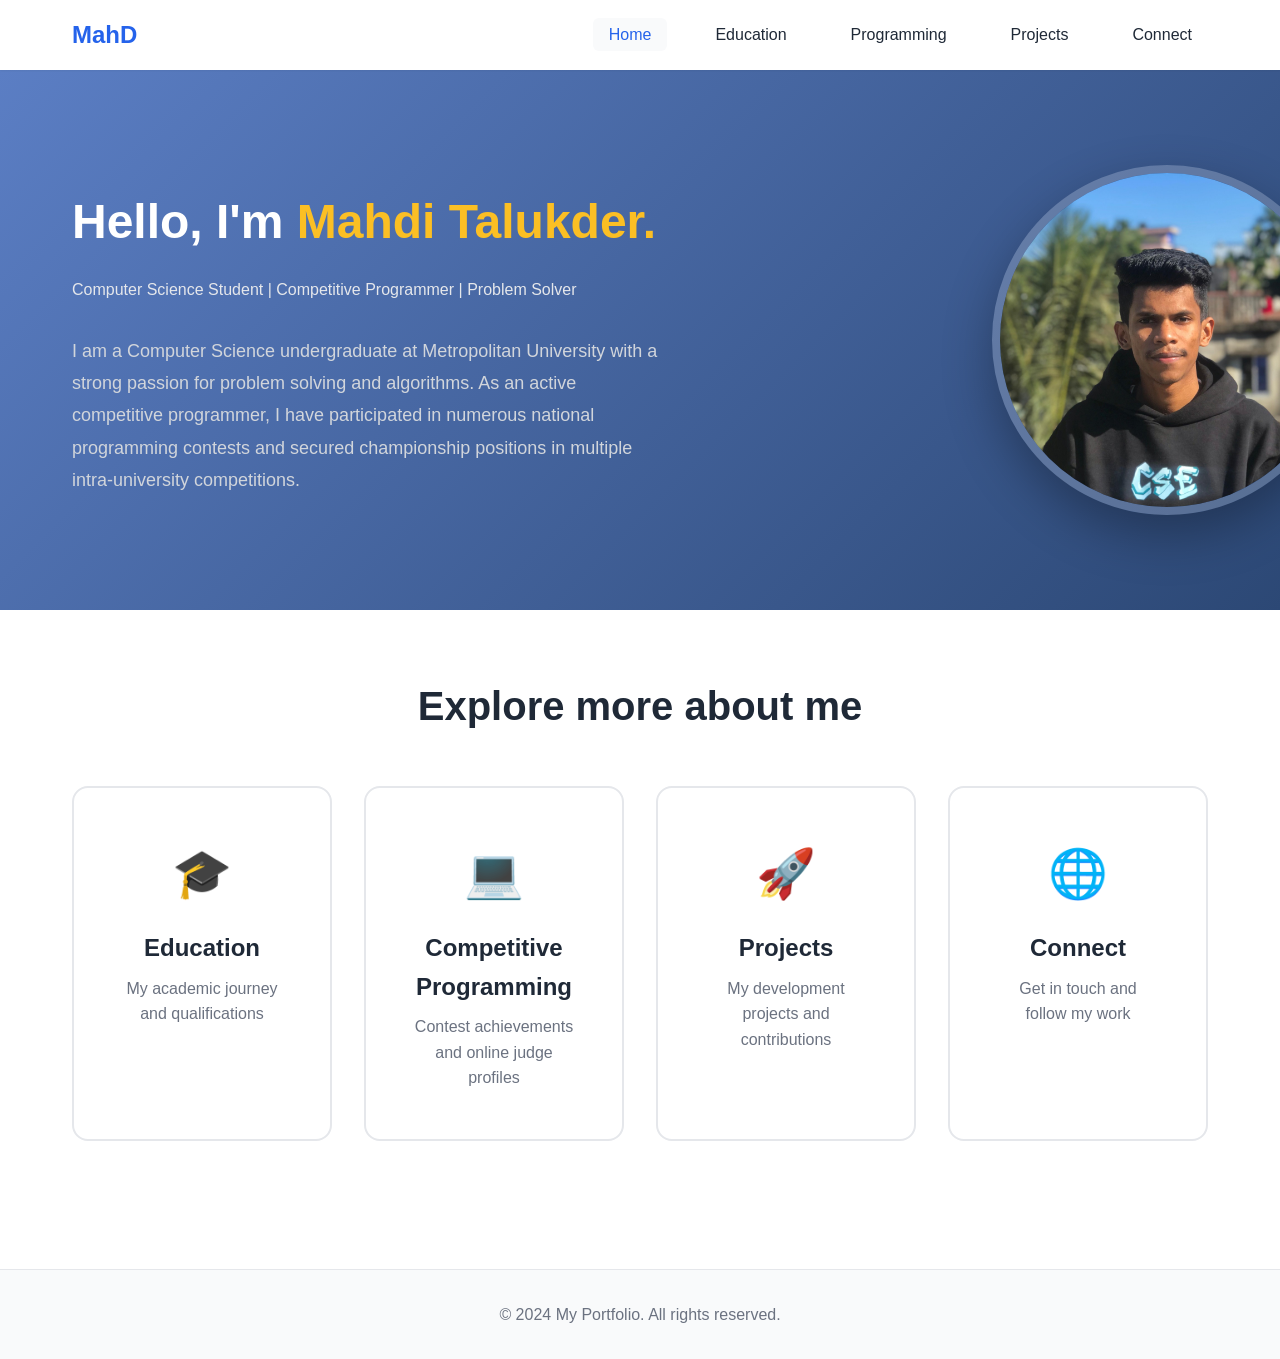
==== index.html @ 2f0654ae "Add files via upload" ====
<!DOCTYPE html>
<html lang="en">
<head>
    <meta charset="UTF-8">
    <meta name="viewport" content="width=device-width, initial-scale=1.0">
    <title> MahD - Competitive Programmer </title>
    <link rel="stylesheet" href="style.css">
</head>
<body>
    <!-- Navigation Bar -->
    <nav class="navbar">
        <div class="container">
            <div class="nav-brand">
                <a href="index.html">MahD</a>
            </div>
            <ul class="nav-menu">
                <li><a href="index.html" class="active">Home</a></li>
                <li><a href="education.html">Education</a></li>
                <li><a href="programming.html">Programming</a></li>
                <li><a href="projects.html">Projects</a></li>
                <li><a href="connect.html">Connect</a></li>
            </ul>
        </div>
    </nav>

    <!-- home Page -->
    <section class="home">
        <div class="container">
            <div class="home-container">
                <!-- Left Side - Text Content -->
                <div class="home-content">
                    <h1>Hello, I'm <span class="highlight">Mahdi Talukder.</span></h1>
                    <p class="home-subtitle">Computer Science Student | Competitive Programmer | Problem Solver</p>
                    <p class="home-description">
                        I am a Computer Science undergraduate at Metropolitan University with a strong passion for problem solving and algorithms. 
                        As an active competitive programmer, I have participated in numerous national programming contests and secured championship positions in multiple intra-university competitions. 
                        <!-- I continuously work on improving my data structures, algorithms, and analytical thinking skills through competitive programming. --> 
                    </p>
                </div>
                
                <!-- Right Side - Image -->
                <div class="home-image">
                    <img src="profile2.jpg" alt="Mahdi">
                </div>
            </div>
        </div>
    </section>

    <!-- Explore My Work Section -->
    <section class="explore-work">
        <div class="container">
            <h2 class="section-title">Explore more about me</h2>
            <div class="work-grid">
                <!-- Education Card -->
                <a href="education.html" class="work-card">
                    <div class="card-icon">🎓</div>
                    <h3>Education</h3>
                    <p>My academic journey and qualifications</p>
                </a>

                <!-- Competitive Programming Card -->
                <a href="programming.html" class="work-card">
                    <div class="card-icon">💻</div>
                    <h3>Competitive Programming</h3>
                    <p>Contest achievements and online judge profiles</p>
                </a>

                <!-- Projects Card -->
                <a href="projects.html" class="work-card">
                    <div class="card-icon">🚀</div>
                    <h3>Projects</h3>
                    <p>My development projects and contributions</p>
                </a>

                <!-- Connect Card -->
                <a href="connect.html" class="work-card">
                    <div class="card-icon">🌐</div>
                    <h3>Connect</h3>
                    <p>Get in touch and follow my work</p>
                </a>
            </div>
        </div>
    </section>

    <!-- Footer -->
    <footer class="footer">
        <div class="container">
            <p>&copy; 2024 My Portfolio. All rights reserved.</p>
        </div>
    </footer>
</body>
</html>
---- style.css ----
/*  
   GLOBAL STYLES
     */

* {
    margin: 0;
    padding: 0;
    box-sizing: border-box;
}

:root {
    /* Color Palette - from this section entire theme can be changed */
    --primary-color: #2563eb;
    --secondary-color: #1e40af;
    --accent-color: #3b82f6;
    --text-color: #1f2937;
    --text-light: #6b7280;
    --bg-color: #ffffff;
    --bg-light: #f9fafb;
    --border-color: #e5e7eb;
    --success-color: #10b981;
    --warning-color: #f59e0b;
    
    /* Spacing */
    --spacing-xs: 0.5rem;
    --spacing-sm: 1rem;
    --spacing-md: 2rem;
    --spacing-lg: 3rem;
    --spacing-xl: 4rem;
    
    /* Border Radius */
    --radius-sm: 0.375rem;
    --radius-md: 0.5rem;
    --radius-lg: 1rem;
    
    /* Shadows */
    --shadow-sm: 0 1px 2px 0 rgba(0, 0, 0, 0.05);
    --shadow-md: 0 4px 6px -1px rgba(0, 0, 0, 0.1);
    --shadow-lg: 0 10px 15px -3px rgba(0, 0, 0, 0.1);
}

body {
    font-family: -apple-system, BlinkMacSystemFont, 'Segoe UI', Roboto, 'Helvetica Neue', Arial, sans-serif;
    line-height: 1.6;
    color: var(--text-color);
    background-color: var(--bg-color);
}

.container {
    max-width: 1200px;
    margin: 0 auto;
    padding: 0 var(--spacing-md);
}

a {
    text-decoration: none;
    color: inherit;
    transition: color 0.3s ease;
}

/*  NAVIGATION BAR */

.navbar {
    background-color: var(--bg-color);
    box-shadow: var(--shadow-sm);
    position: sticky;
    top: 0;
    z-index: 1000;
    padding: var(--spacing-sm) 0;
}

.navbar .container {
    display: flex;
    justify-content: space-between;
    align-items: center;
}

.nav-brand a {
    font-size: 1.5rem;
    font-weight: bold;
    color: var(--primary-color);
}

.nav-menu {
    display: flex;
    list-style: none;
    gap: var(--spacing-md);
}

.nav-menu a {
    color: var(--text-color);
    font-weight: 500;
    padding: var(--spacing-xs) var(--spacing-sm);
    border-radius: var(--radius-sm);
    transition: all 0.3s ease;
}

.nav-menu a:hover {
    color: var(--primary-color);
    background-color: var(--bg-light);
}

.nav-menu a.active {
    color: var(--primary-color);
    background-color: var(--bg-light);
}

/* Mobile Navigation */
@media (max-width: 768px) {
    .nav-menu {
        gap: var(--spacing-sm);
        font-size: 0.9rem;
    }
}

/* HOME Page */

.home {
    padding: var(--spacing-xl) 0;
    background: linear-gradient(135deg, #5b7ec4 0%, #2c4875 100%);
    min-height: 60vh;
    display: flex;
    align-items: center;
}

/* Home Container */
.home-container {
    display: flex;
    align-items: center;
    justify-content: space-between; 
    gap: 320px;  
    width: 100%;
}

/* Left Side */
.home-content {
    flex: 0 0 auto;  /* Don't grow or shrink */
    max-width: 600px;
    text-align: left;
}

.home h1 {
    font-size: 3rem;
    margin-bottom: var(--spacing-sm);
    color: #ffffff;
}

.home .highlight {
    color: #fbbf24;
}

.home-subtitle {
    font-size: 1rem;
    color: #e5e7eb;
    margin-bottom: var(--spacing-md);
}

.home-description {
    font-size: 1.125rem;
    color: #d1d5db;
    line-height: 1.8;
}

/* Right Side */
.home-image {
    flex: 0 0 auto;  /* Don't grow or shrink */
    display: flex;
    justify-content: flex-end; 
}

.home-image img {
    width: 350px;
    height: 350px;
    border-radius: 50%;  /* round image */
    border: 8px solid rgba(255, 255, 255, 0.2);
    box-shadow: 0 20px 50px rgba(0, 0, 0, 0.3);
    object-fit: cover;
}

/* Responsive - Stack on mobile */
@media (max-width: 968px) {
    .home-container {
        flex-direction: column;
        text-align: center;
        gap: var(--spacing-lg);
    }
    
    .home-content {
        text-align: center;
        max-width: 100%;
    }
    
    .home-image {
        justify-content: center;
    }
    
    .home-image img {
        width: 250px;
        height: 250px;
    }
    
    .home h1 {
        font-size: 2rem;
    }
    
    .home-subtitle {
        font-size: 1.25rem;
    }
}

@media (max-width: 768px) {
    .home-image img {
        width: 200px;
        height: 200px;
    }
}

/*  EXPLORE MY WORK SECTION (Home Page) */

.explore-work {
    padding: var(--spacing-xl) 0;
}

.section-title {
    text-align: center;
    font-size: 2.5rem;
    margin-bottom: var(--spacing-lg);
    color: var(--text-color);
}

.work-grid {
    display: grid;
    grid-template-columns: repeat(auto-fit, minmax(250px, 1fr));
    gap: var(--spacing-md);
    margin-top: var(--spacing-lg);
}

.work-card {
    background-color: var(--bg-color);
    border: 2px solid var(--border-color);
    border-radius: var(--radius-lg);
    padding: var(--spacing-lg);
    text-align: center;
    transition: all 0.3s ease;
    cursor: pointer;
}

.work-card:hover {
    transform: translateY(-5px);
    box-shadow: var(--shadow-lg);
    border-color: var(--primary-color);
}

.card-icon {
    font-size: 3rem;
    margin-bottom: var(--spacing-sm);
}

.work-card h3 {
    font-size: 1.5rem;
    margin-bottom: var(--spacing-xs);
    color: var(--text-color);
}

.work-card p {
    color: var(--text-light);
}

/*  PAGE SECTIONS (Education, Programming, etc.) */

.page-section {
    padding: var(--spacing-xl) 0;
    min-height: calc(100vh - 200px);
}

.page-title {
    text-align: center;
    font-size: 2.5rem;
    margin-bottom: var(--spacing-sm);
    color: var(--text-color);
}

.page-subtitle {
    text-align: center;
    font-size: 1.25rem;
    color: var(--text-light);
    margin-bottom: var(--spacing-lg);
}

/*  TIMELINE (Education Page) */

.timeline {
    position: relative;
    max-width: 700px;
    margin: var(--spacing-xl) auto;
    padding: var(--spacing-md) 0;
}

/* Center line */
.timeline::before {
    content: '';
    position: absolute;
    left: 50%;
    transform: translateX(-50%);
    width: 2px;
    height: 100%;
    background: var(--primary-color);
}

.timeline-item {
    position: relative;
    margin-bottom: var(--spacing-xl);
}

/* Circle on the line */
.timeline-item::before {
    content: '';
    position: absolute;
    left: 50%;
    transform: translateX(-50%);
    width: 15px;
    height: 15px;
    border-radius: 50%;
    background: var(--primary-color);
    border: 4px solid var(--bg-color);
    z-index: 1;
    box-shadow: var(--shadow-md);
}

.timeline-content {
    background: var(--bg-color);
    border: 2px solid var(--border-color);
    border-radius: var(--radius-lg);
    padding: var(--spacing-md);
    box-shadow: var(--shadow-md);
    transition: all 0.3s ease;
}

.timeline-content:hover {
    box-shadow: var(--shadow-lg);
    border-color: var(--primary-color);
}

.timeline-date {
    display: inline-block;
    background: var(--primary-color);
    color: white;
    padding: var(--spacing-xs) var(--spacing-sm);
    border-radius: var(--radius-sm);
    font-weight: 600;
    margin-bottom: var(--spacing-sm);
}

.timeline-content h3 {
    font-size: 1.5rem;
    margin-bottom: var(--spacing-xs);
    color: var(--text-color);
}

.timeline-content h4 {
    font-size: 1.125rem;
    color: var(--text-light);
    margin-bottom: var(--spacing-sm);
}

.timeline-content p {
    margin: var(--spacing-xs) 0;
    color: var(--text-light);
}

.timeline-description {
    margin-top: var(--spacing-sm);
    padding-top: var(--spacing-sm);
    border-top: 1px solid var(--border-color);
}

/*  PROGRAMMING SECTIONS */

/* Statistics Banner */
.stats-banner {
    display: grid;
    grid-template-columns: repeat(auto-fit, minmax(200px, 1fr));
    gap: var(--spacing-md);
    margin: var(--spacing-lg) 0;
}

.stat-item {
    background: linear-gradient(135deg, var(--primary-color), var(--secondary-color));
    color: white;
    padding: var(--spacing-md);
    border-radius: var(--radius-lg);
    text-align: center;
    box-shadow: var(--shadow-md);
}

.stat-number {
    font-size: 2.5rem;
    font-weight: bold;
    margin-bottom: var(--spacing-xs);
}

.stat-label {
    font-size: 0.95rem;
    opacity: 0.9;
}

/* Best Achievement Highlight */
.best-achievement {
    background: var(--bg-light);
    border: 2px solid var(--border-color);
    border-left: 5px solid var(--success-color);
    border-radius: var(--radius-lg);
    padding: var(--spacing-md);
    text-align: center;
    margin: var(--spacing-lg) 0;
}

.best-achievement h3 {
    color: var(--text-light);
    font-size: 1rem;
    margin-bottom: var(--spacing-xs);
}

.achievement-rank {
    font-size: 2rem;
    font-weight: bold;
    color: var(--primary-color);
    margin-bottom: var(--spacing-xs);
}

.achievement-contest {
    color: var(--text-color);
    font-size: 1.1rem;
}

/*  PROJECTS PAGE */

/* project State (now empty) */
.project-state {
    text-align: center;
    padding: var(--spacing-xl) 0;
    max-width: 600px;
    margin: 0 auto;
}

.project-icon {
    font-size: 5rem;
    margin-bottom: var(--spacing-md);
}

.project-state h2 {
    font-size: 2rem;
    margin-bottom: var(--spacing-sm);
    color: var(--text-color);
}

.project-state p {
    font-size: 1.125rem;
    color: var(--text-light);
    margin-bottom: var(--spacing-sm);
}

/*  CONNECT PAGE */
    /* need to work on this page */


/* BUTTONS */

.btn-primary {
    display: inline-block;
    background: var(--primary-color);
    color: white;
    padding: var(--spacing-sm) var(--spacing-md);
    border-radius: var(--radius-md);
    font-weight: 600;
    transition: all 0.3s ease;
    border: none;
    cursor: pointer;
}

.btn-primary:hover {
    background: var(--secondary-color);
    transform: translateY(-2px);
    box-shadow: var(--shadow-md);
}

.btn-secondary {
    display: inline-block;
    background: transparent;
    color: var(--primary-color);
    padding: var(--spacing-sm) var(--spacing-md);
    border: 2px solid var(--primary-color);
    border-radius: var(--radius-md);
    font-weight: 600;
    transition: all 0.3s ease;
    cursor: pointer;
}

.btn-secondary:hover {
    background: var(--primary-color);
    color: white;
    transform: translateY(-2px);
    box-shadow: var(--shadow-md);
}

/*  FOOTER */

.footer {
    background: var(--bg-light);
    padding: var(--spacing-md) 0;
    margin-top: var(--spacing-xl);
    text-align: center;
    border-top: 1px solid var(--border-color);
}

.footer p {
    color: var(--text-light);
}

/*  RESPONSIVE DESIGN */

@media (max-width: 768px) {
    .home h1 {
        font-size: 2rem;
    }
    
    .home-subtitle {
        font-size: 1.25rem;
    }
    
    .section-title,
    .page-title {
        font-size: 2rem;
    }
    
    .work-grid,
    .profile-grid,
    .social-grid,
    .projects-grid,
    .judge-profiles {
        grid-template-columns: 1fr;
    }
    
    .timeline::before {
        left: 20px;
    }
    
    .timeline-item::before {
        left: 20px;
    }
    
    .timeline-content {
        margin-left: 50px;
    }
    
    .nav-menu {
        flex-wrap: wrap;
        justify-content: center;
    }
    
    /* Programming page responsive */
    .stats-banner {
        grid-template-columns: 1fr;
    }
    
    .tab-navigation {
        justify-content: center;
    }
    
    .tab-btn {
        font-size: 0.9rem;
        padding: var(--spacing-xs) var(--spacing-sm);
    }
    
    .contest-table {
        font-size: 0.875rem;
    }
    
    .contest-table th,
    .contest-table td {
        padding: var(--spacing-xs) var(--spacing-sm);
    }
    
    .judge-header {
        flex-direction: column;
        text-align: center;
    }
    
    .judge-stats {
        flex-direction: column;
    }
}

@media (max-width: 480px) {
    .home {
        padding: var(--spacing-md) 0;
    }
    
    .home h1 {
        font-size: 1.75rem;
    }
    
    .page-section {
        padding: var(--spacing-md) 0;
    }
    
    .container {
        padding: 0 var(--spacing-sm);
    }
}
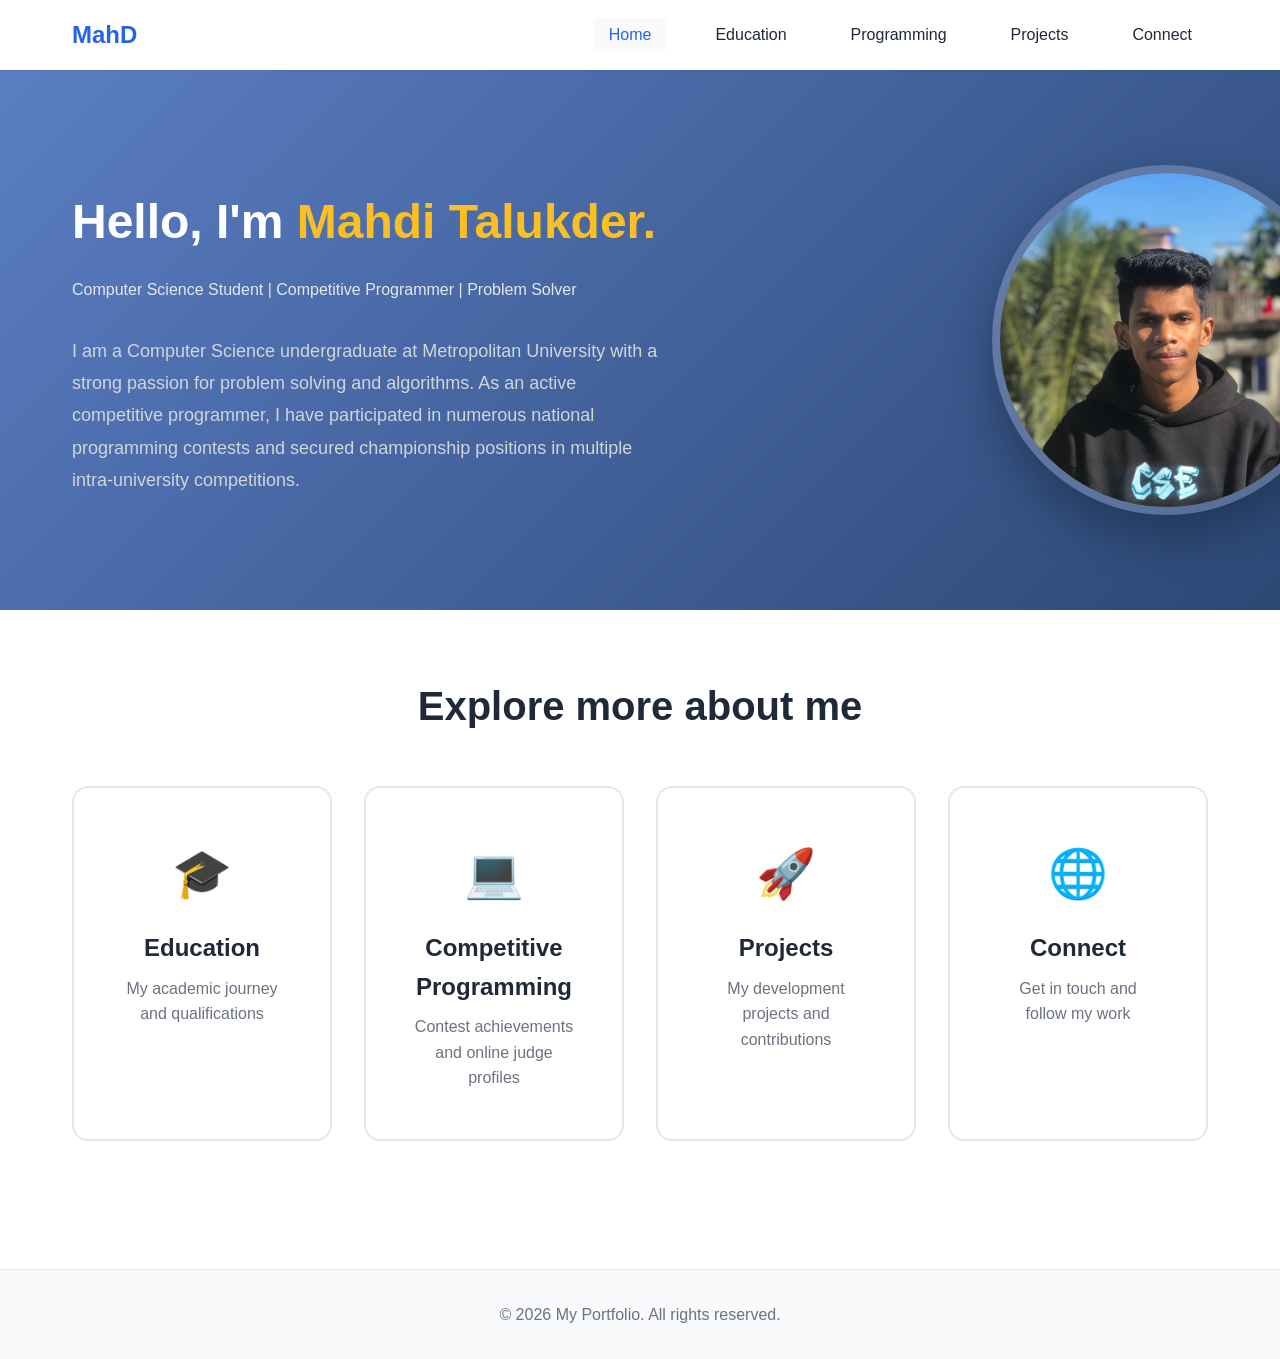
==== commit 4d81841c: "Update index.html" ====
--- a/index.html
+++ b/index.html
@@ -85,7 +85,7 @@
     <!-- Footer -->
     <footer class="footer">
         <div class="container">
-            <p>&copy; 2024 My Portfolio. All rights reserved.</p>
+            <p>&copy; 2026 My Portfolio. All rights reserved.</p>
         </div>
     </footer>
 </body>
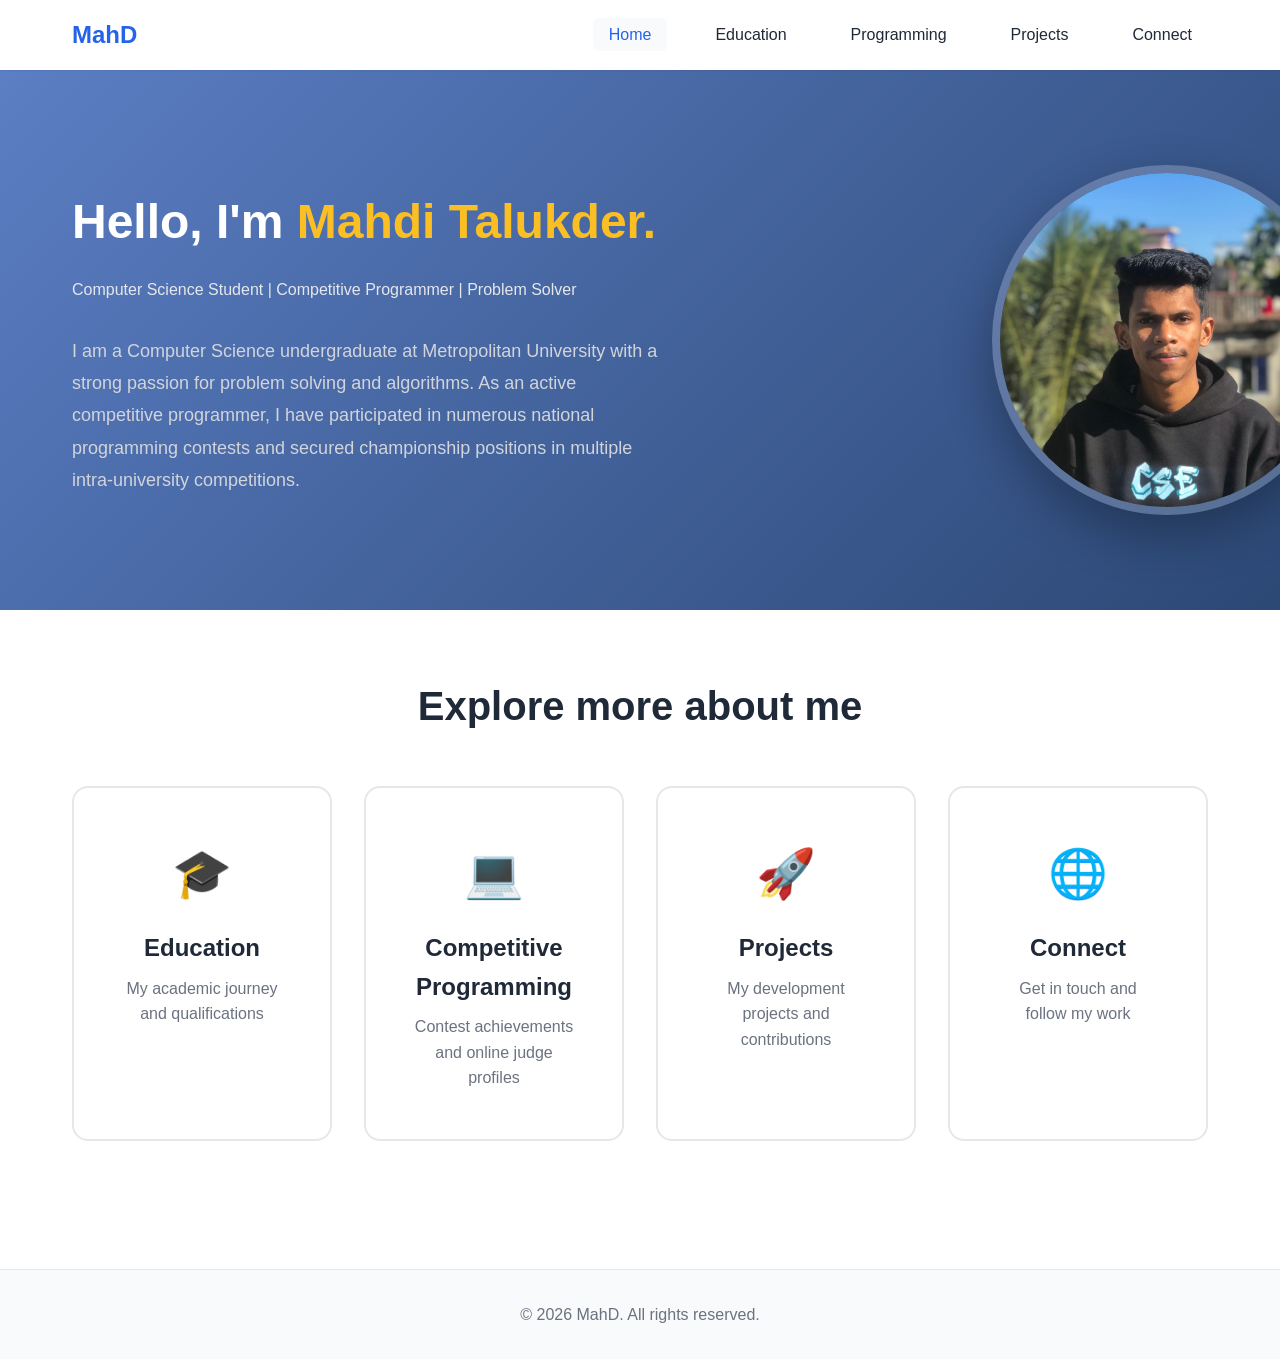
==== commit 3350ab0f: "Update index.html" ====
--- a/index.html
+++ b/index.html
@@ -85,7 +85,7 @@
     <!-- Footer -->
     <footer class="footer">
         <div class="container">
-            <p>&copy; 2026 My Portfolio. All rights reserved.</p>
+            <p>&copy; 2026 MahD. All rights reserved.</p>
         </div>
     </footer>
 </body>
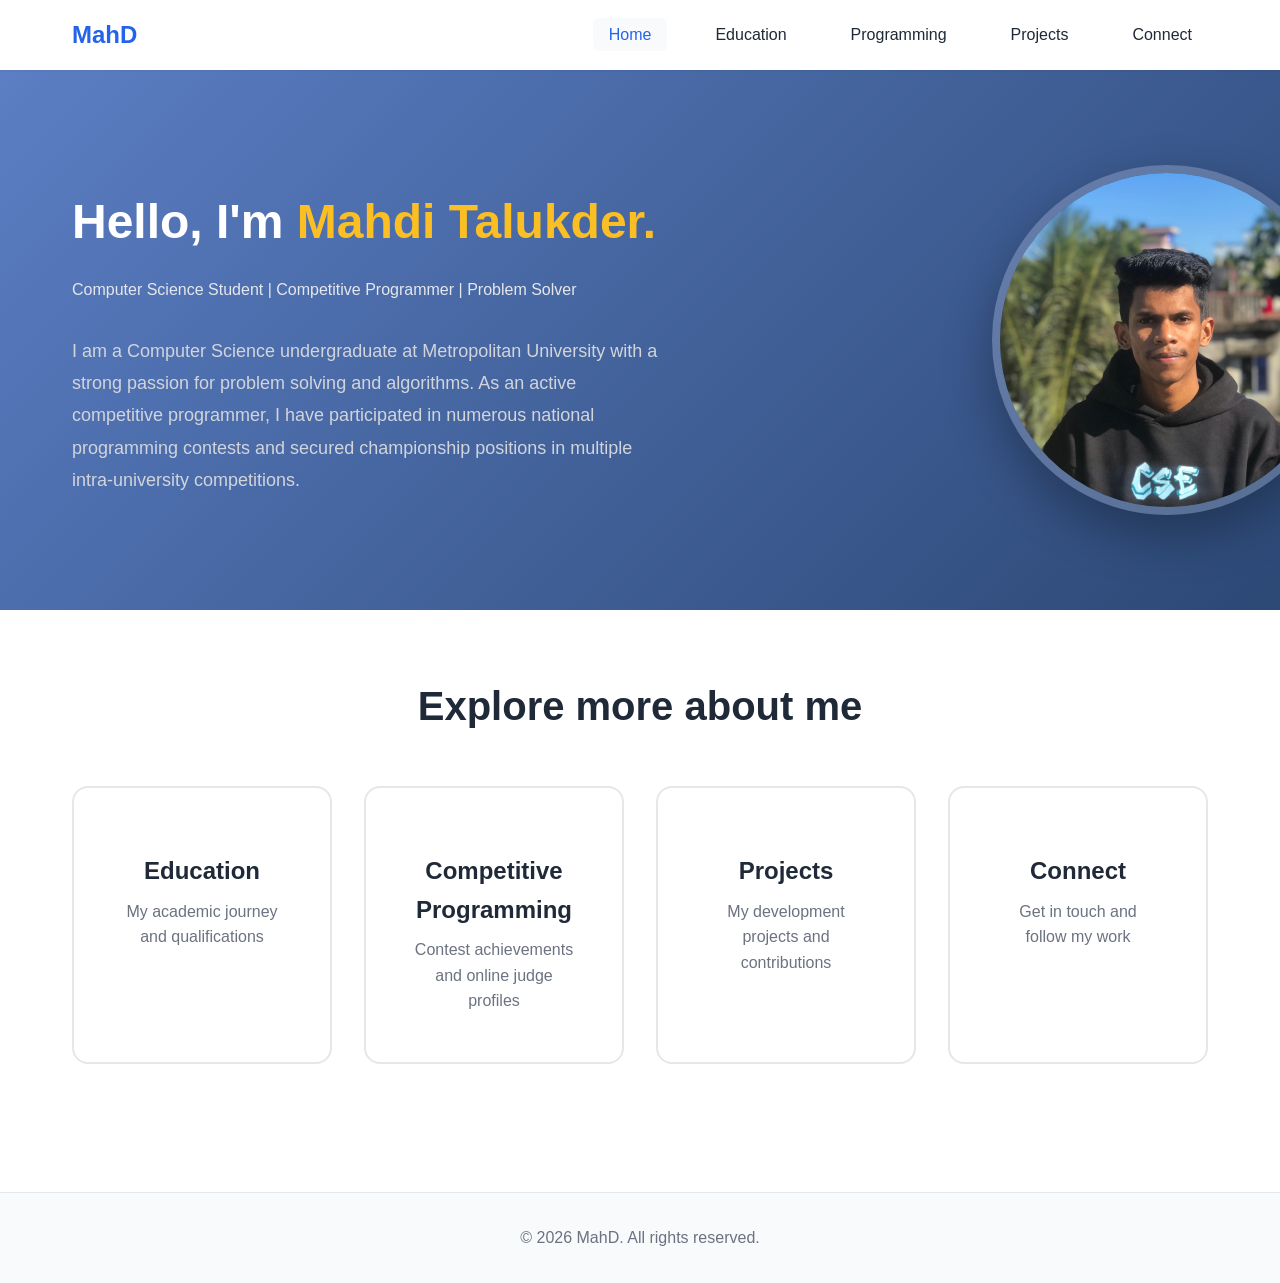
==== commit bc51c551: "Update index.html" ====
--- a/index.html
+++ b/index.html
@@ -53,28 +53,28 @@
             <div class="work-grid">
                 <!-- Education Card -->
                 <a href="education.html" class="work-card">
-                    <div class="card-icon">🎓</div>
+                    <div class="card-icon"></div>
                     <h3>Education</h3>
                     <p>My academic journey and qualifications</p>
                 </a>
 
                 <!-- Competitive Programming Card -->
                 <a href="programming.html" class="work-card">
-                    <div class="card-icon">💻</div>
+                    <div class="card-icon"></div>
                     <h3>Competitive Programming</h3>
                     <p>Contest achievements and online judge profiles</p>
                 </a>
 
                 <!-- Projects Card -->
                 <a href="projects.html" class="work-card">
-                    <div class="card-icon">🚀</div>
+                    <div class="card-icon"></div>
                     <h3>Projects</h3>
                     <p>My development projects and contributions</p>
                 </a>
 
                 <!-- Connect Card -->
                 <a href="connect.html" class="work-card">
-                    <div class="card-icon">🌐</div>
+                    <div class="card-icon"></div>
                     <h3>Connect</h3>
                     <p>Get in touch and follow my work</p>
                 </a>
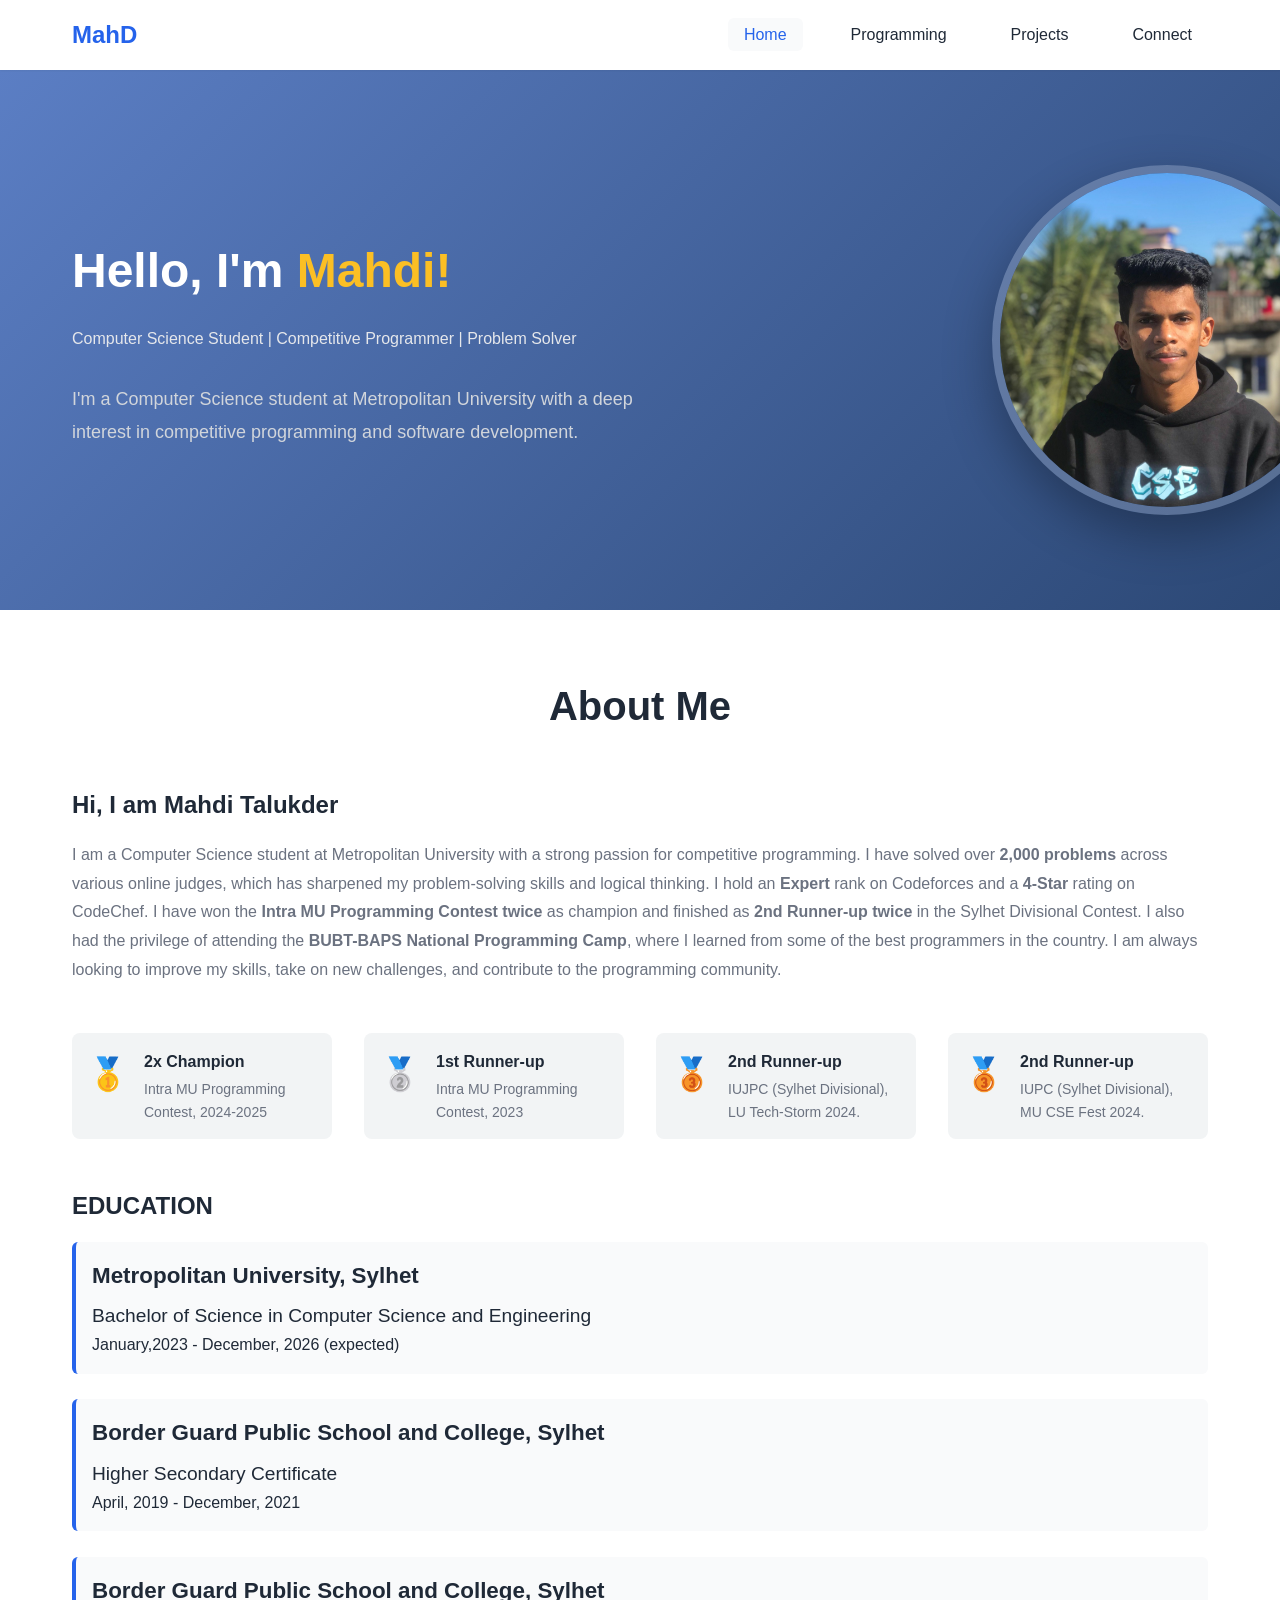
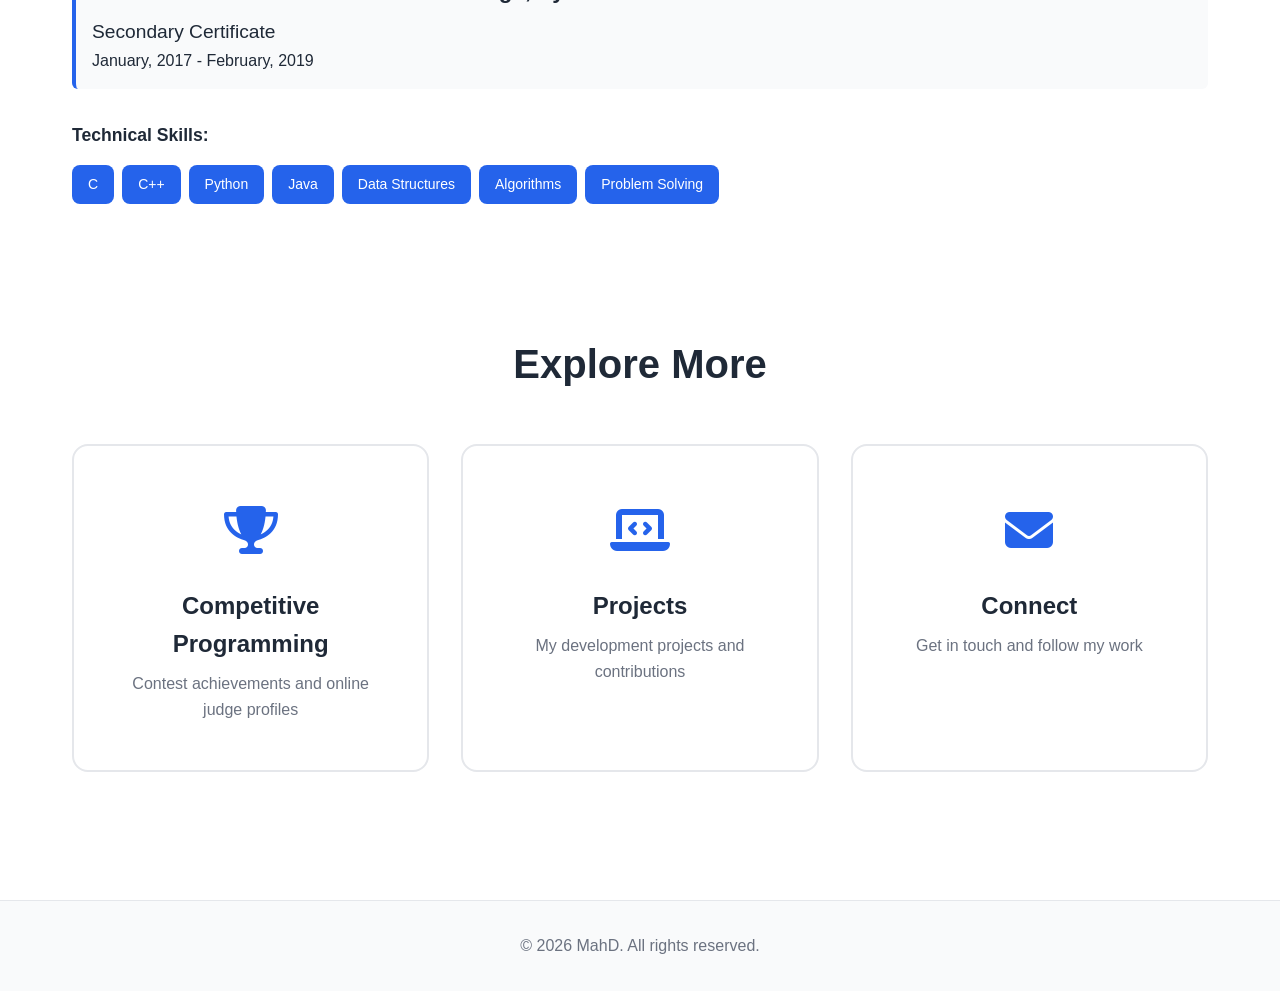
==== commit d72be5b2: "Update Home Page There are some changes on the home page. An “About Me” section is added with a shor" ====
--- a/index.html
+++ b/index.html
@@ -1,11 +1,14 @@
 <!DOCTYPE html>
 <html lang="en">
+
 <head>
     <meta charset="UTF-8">
     <meta name="viewport" content="width=device-width, initial-scale=1.0">
     <title> MahD - Competitive Programmer </title>
     <link rel="stylesheet" href="style.css">
+    <link rel="stylesheet" href="https://cdnjs.cloudflare.com/ajax/libs/font-awesome/6.5.0/css/all.min.css">
 </head>
+
 <body>
     <!-- Navigation Bar -->
     <nav class="navbar">
@@ -15,7 +18,7 @@
             </div>
             <ul class="nav-menu">
                 <li><a href="index.html" class="active">Home</a></li>
-                <li><a href="education.html">Education</a></li>
+                <!--<li><a href="education.html">Education</a></li> -->
                 <li><a href="programming.html">Programming</a></li>
                 <li><a href="projects.html">Projects</a></li>
                 <li><a href="connect.html">Connect</a></li>
@@ -23,58 +26,166 @@
         </div>
     </nav>
 
-    <!-- home Page -->
-    <section class="home">
-        <div class="container">
-            <div class="home-container">
+    <!-- hero Page -->
+    <section class="hero">
+        <div class="container">
+            <div class="hero-container">
                 <!-- Left Side - Text Content -->
-                <div class="home-content">
-                    <h1>Hello, I'm <span class="highlight">Mahdi Talukder.</span></h1>
-                    <p class="home-subtitle">Computer Science Student | Competitive Programmer | Problem Solver</p>
-                    <p class="home-description">
-                        I am a Computer Science undergraduate at Metropolitan University with a strong passion for problem solving and algorithms. 
-                        As an active competitive programmer, I have participated in numerous national programming contests and secured championship positions in multiple intra-university competitions. 
-                        <!-- I continuously work on improving my data structures, algorithms, and analytical thinking skills through competitive programming. --> 
+                <div class="hero-content">
+                    <h1>Hello, I'm <span class="highlight">Mahdi!</span></h1>
+                    <p class="hero-subtitle">Computer Science Student | Competitive Programmer | Problem Solver</p>
+                    <p class="hero-description">
+                        I'm a Computer Science student at Metropolitan University with a deep
+                        interest in competitive programming and software development.
+                        <!-- I continuously work on improving my data structures, algorithms, and analytical thinking skills through competitive programming. -->
                     </p>
                 </div>
-                
+
                 <!-- Right Side - Image -->
-                <div class="home-image">
+                <div class="hero-image">
                     <img src="profile2.jpg" alt="Mahdi">
                 </div>
             </div>
         </div>
     </section>
 
+    <!-- About Me Section -->
+    <section class="about-me">
+        <div class="container">
+            <h2 class="section-title">About Me</h2>
+
+            <div class="about-container">
+
+                <div class="about-content">
+                    <h3>Hi, I am Mahdi Talukder</h3>
+                    <p>
+                        I am a Computer Science student at Metropolitan University with a strong passion
+                        for competitive programming. I have solved over <strong>2,000 problems</strong>
+                        across various online judges, which has sharpened my problem-solving skills and
+                        logical thinking. I hold an <strong>Expert</strong> rank on Codeforces and a
+                        <strong>4-Star</strong> rating on CodeChef. I have won the <strong>Intra MU
+                            Programming Contest twice</strong> as champion and finished as <strong>2nd Runner-up
+                            twice</strong> in the Sylhet Divisional Contest. I also had the privilege of attending
+                        the <strong>BUBT-BAPS National Programming Camp</strong>, where I learned from some
+                        of the best programmers in the country. I am always looking to improve my skills, take
+                        on new challenges, and contribute to the programming community.
+                    </p>
+
+                    <div class="about-highlights">
+                        <div class="highlight-item">
+                            <div class="highlight-icon">🥇</div>
+                            <div class="highlight-text">
+                                <h4>2x Champion </h4>
+                                <p>Intra MU Programming Contest, 2024-2025</p>
+                            </div>
+                        </div>
+
+                        <div class="highlight-item">
+                            <div class="highlight-icon">🥈</div>
+                            <div class="highlight-text">
+                                <h4>1st Runner-up</h4>
+                                <p>Intra MU Programming Contest, 2023</p>
+                            </div>
+                        </div>
+
+                        <div class="highlight-item">
+                            <div class="highlight-icon">🥉</div>
+                            <div class="highlight-text">
+                                <h4>2nd Runner-up</h4>
+                                <p>IUJPC (Sylhet Divisional), LU Tech-Storm 2024.</p>
+                            </div>
+                        </div>
+
+                        <div class="highlight-item">
+                            <div class="highlight-icon">🥉</div>
+                            <div class="highlight-text">
+                                <h4>2nd Runner-up</h4>
+                                <p>IUPC (Sylhet Divisional), MU CSE Fest 2024.</p>
+                            </div>
+                        </div>
+                    </div>
+
+                    <!-- EDUCATION -->
+                    <h3>EDUCATION</h3>
+                    <!-- B.Sc. -->
+                    <div class="about-description">
+                        <div class="education-item">
+                            <div class="education-content">
+                                <h3>Metropolitan University, Sylhet</h3>
+                                <h4>Bachelor of Science in Computer Science and Engineering</h4>
+                                <h5>January,2023 - December, 2026 (expected)</h5>
+                            </div>
+                        </div>
+                    </div>
+                    <br>
+                    <!-- HSC -->
+                    <div class="about-description">
+                        <div class="education-item">
+                            <div class="education-content">
+                                <h3>Border Guard Public School and College, Sylhet</h3>
+                                <h4>Higher Secondary Certificate</h4>
+                                <h5>April, 2019 - December, 2021</h5>
+                            </div>
+                        </div>
+                    </div>
+                    <br>
+                    <!-- SSC -->
+                    <div class="about-description">
+                        <div class="education-item">
+                            <div class="education-content">
+                                <h3>Border Guard Public School and College, Sylhet</h3>
+                                <h4>Secondary Certificate</h4>
+                                <h5>January, 2017 - February, 2019</h5>
+                            </div>
+                        </div>
+                    </div>
+
+                    <div class="about-skills">
+                        <h4>Technical Skills:</h4>
+                        <div class="skills-tags">
+                            <span class="skill-tag">C</span>
+                            <span class="skill-tag">C++</span>
+                            <span class="skill-tag">Python</span>
+                            <span class="skill-tag">Java</span>
+                            <span class="skill-tag">Data Structures</span>
+                            <span class="skill-tag">Algorithms</span>
+                            <span class="skill-tag">Problem Solving</span>
+                        </div>
+                    </div>
+                </div>
+            </div>
+        </div>
+    </section>
+
     <!-- Explore My Work Section -->
     <section class="explore-work">
         <div class="container">
-            <h2 class="section-title">Explore more about me</h2>
+            <h2 class="section-title">Explore More</h2>
             <div class="work-grid">
-                <!-- Education Card -->
-                <a href="education.html" class="work-card">
-                    <div class="card-icon"></div>
-                    <h3>Education</h3>
-                    <p>My academic journey and qualifications</p>
-                </a>
-
                 <!-- Competitive Programming Card -->
                 <a href="programming.html" class="work-card">
-                    <div class="card-icon"></div>
+
+                    <div class="card-icon">
+                        <i class="fas fa-trophy"></i>
+                    </div>
                     <h3>Competitive Programming</h3>
                     <p>Contest achievements and online judge profiles</p>
                 </a>
 
                 <!-- Projects Card -->
                 <a href="projects.html" class="work-card">
-                    <div class="card-icon"></div>
+                    <div class="card-icon">
+                        <i class="fas fa-laptop-code"></i>
+                    </div>
                     <h3>Projects</h3>
                     <p>My development projects and contributions</p>
                 </a>
 
                 <!-- Connect Card -->
                 <a href="connect.html" class="work-card">
-                    <div class="card-icon"></div>
+                    <div class="card-icon">
+                        <i class="fas fa-envelope"></i>
+                    </div>
                     <h3>Connect</h3>
                     <p>Get in touch and follow my work</p>
                 </a>
@@ -89,4 +200,5 @@
         </div>
     </footer>
 </body>
-</html>
+
+</html>
--- a/style.css
+++ b/style.css
@@ -113,9 +113,9 @@
     }
 }
 
-/* HOME Page */
-
-.home {
+/* hero Page */
+
+.hero {
     padding: var(--spacing-xl) 0;
     background: linear-gradient(135deg, #5b7ec4 0%, #2c4875 100%);
     min-height: 60vh;
@@ -123,8 +123,8 @@
     align-items: center;
 }
 
-/* Home Container */
-.home-container {
+/* hero Container */
+.hero-container {
     display: flex;
     align-items: center;
     justify-content: space-between; 
@@ -133,42 +133,42 @@
 }
 
 /* Left Side */
-.home-content {
+.hero-content {
     flex: 0 0 auto;  /* Don't grow or shrink */
     max-width: 600px;
     text-align: left;
 }
 
-.home h1 {
+.hero h1 {
     font-size: 3rem;
     margin-bottom: var(--spacing-sm);
     color: #ffffff;
 }
 
-.home .highlight {
+.hero .highlight {
     color: #fbbf24;
 }
 
-.home-subtitle {
+.hero-subtitle {
     font-size: 1rem;
     color: #e5e7eb;
     margin-bottom: var(--spacing-md);
 }
 
-.home-description {
+.hero-description {
     font-size: 1.125rem;
     color: #d1d5db;
     line-height: 1.8;
 }
 
 /* Right Side */
-.home-image {
+.hero-image {
     flex: 0 0 auto;  /* Don't grow or shrink */
     display: flex;
     justify-content: flex-end; 
 }
 
-.home-image img {
+.hero-image img {
     width: 350px;
     height: 350px;
     border-radius: 50%;  /* round image */
@@ -179,43 +179,178 @@
 
 /* Responsive - Stack on mobile */
 @media (max-width: 968px) {
-    .home-container {
+    .hero-container {
         flex-direction: column;
         text-align: center;
         gap: var(--spacing-lg);
     }
     
-    .home-content {
+    .hero-content {
         text-align: center;
         max-width: 100%;
     }
     
-    .home-image {
+    .hero-image {
         justify-content: center;
     }
     
-    .home-image img {
+    .hero-image img {
         width: 250px;
         height: 250px;
     }
     
-    .home h1 {
+    .hero h1 {
         font-size: 2rem;
     }
     
-    .home-subtitle {
+    .hero-subtitle {
         font-size: 1.25rem;
     }
 }
 
 @media (max-width: 768px) {
-    .home-image img {
+    .hero-image img {
         width: 200px;
         height: 200px;
     }
 }
 
-/*  EXPLORE MY WORK SECTION (Home Page) */
+/*----- ABOUT ME SECTION -----*/
+
+.about-me {
+    padding: var(--spacing-xl) 0;
+    background: var(--bg-color);
+}
+
+.about-container {
+    display: flex;
+    align-items: center;
+    gap: var(--spacing-xl);
+    margin-top: var(--spacing-lg);
+}
+
+/* Content */
+.about-content {
+    flex: 1;
+}
+
+.about-content h3 {
+    font-size: 1.5rem;
+    color: var(--text-color);
+    margin-bottom: var(--spacing-sm);
+}
+
+.about-content > p {
+    color: var(--text-light);
+    line-height: 1.8;
+    margin-bottom: var(--spacing-md);
+}
+
+/* Highlight Items */
+.about-highlights {
+    display: grid;
+    grid-template-columns: repeat(4, 1fr);
+    gap: var(--spacing-md);
+    margin: var(--spacing-lg) 0;
+}
+
+.highlight-item {
+    display: flex;
+    align-items: flex-start;
+    gap: var(--spacing-sm);
+    padding: var(--spacing-sm);
+    background: rgb(242, 244, 245);
+    border-radius: var(--radius-md);
+    transition: all 0.3s ease;
+}
+
+.highlight-item:hover {
+    transform: translateY(-5px);
+    box-shadow: var(--shadow-md);
+}
+
+.highlight-icon {
+    font-size: 2rem;
+    flex-shrink: 0;
+}
+
+.highlight-text h4 {
+    font-size: 1rem;
+    color: var(--text-color);
+    margin-bottom: 0.25rem;
+}
+
+.highlight-text p {
+    font-size: 0.875rem;
+    color: var(--text-light);
+    margin: 0;
+}
+
+.about-description {
+    font-style: italic;
+    color: var(--text-light);
+    padding: var(--spacing-sm);
+    background: var(--bg-light);
+    border-left: 4px solid var(--primary-color);
+    border-radius: var(--radius-sm);
+}
+
+/* Skills Section */
+.about-skills {
+    margin-top: var(--spacing-md);
+}
+
+.about-skills h4 {
+    font-size: 1.1rem;
+    color: var(--text-color);
+    margin-bottom: var(--spacing-sm);
+}
+
+.skills-tags {
+    display: flex;
+    flex-wrap: wrap;
+    gap: var(--spacing-xs);
+}
+
+.skill-tag {
+    background: var(--primary-color);
+    color: white;
+    padding: 0.5rem 1rem;
+    border-radius: var(--radius-md);
+    font-size: 0.875rem;
+    font-weight: 500;
+    transition: all 0.3s ease;
+}
+
+.skill-tag:hover {
+    background: var(--secondary-color);
+    transform: translateY(-2px);
+    box-shadow: var(--shadow-sm);
+}
+
+.education-content h3 {
+    font-size: 1.4rem;
+    font-style: normal;
+    font-weight: 700;
+    margin-bottom: var(--spacing-xs);
+    color: var(--text-color);
+}
+
+.education-content h4 {
+    font-size: 1.2rem;
+    font-style: normal;
+    font-weight: 500;
+    color: var(--text-color);
+}
+
+.education-content h5 {
+    font-size: 1rem;
+    font-style: normal;
+    font-weight: 400;
+    color: var(--text-color)
+}
+
+/*  EXPLORE MY WORK SECTION (hero Page) */
 
 .explore-work {
     padding: var(--spacing-xl) 0;
@@ -266,6 +401,17 @@
     color: var(--text-light);
 }
 
+.card-icon i {
+    font-size: 3rem;
+    color: var(--primary-color);
+    transition: all 0.3s ease;
+}
+
+.work-card:hover .card-icon i {
+    transform: scale(1.2);
+    color: white;
+}
+
 /*  PAGE SECTIONS (Education, Programming, etc.) */
 
 .page-section {
@@ -285,93 +431,6 @@
     font-size: 1.25rem;
     color: var(--text-light);
     margin-bottom: var(--spacing-lg);
-}
-
-/*  TIMELINE (Education Page) */
-
-.timeline {
-    position: relative;
-    max-width: 700px;
-    margin: var(--spacing-xl) auto;
-    padding: var(--spacing-md) 0;
-}
-
-/* Center line */
-.timeline::before {
-    content: '';
-    position: absolute;
-    left: 50%;
-    transform: translateX(-50%);
-    width: 2px;
-    height: 100%;
-    background: var(--primary-color);
-}
-
-.timeline-item {
-    position: relative;
-    margin-bottom: var(--spacing-xl);
-}
-
-/* Circle on the line */
-.timeline-item::before {
-    content: '';
-    position: absolute;
-    left: 50%;
-    transform: translateX(-50%);
-    width: 15px;
-    height: 15px;
-    border-radius: 50%;
-    background: var(--primary-color);
-    border: 4px solid var(--bg-color);
-    z-index: 1;
-    box-shadow: var(--shadow-md);
-}
-
-.timeline-content {
-    background: var(--bg-color);
-    border: 2px solid var(--border-color);
-    border-radius: var(--radius-lg);
-    padding: var(--spacing-md);
-    box-shadow: var(--shadow-md);
-    transition: all 0.3s ease;
-}
-
-.timeline-content:hover {
-    box-shadow: var(--shadow-lg);
-    border-color: var(--primary-color);
-}
-
-.timeline-date {
-    display: inline-block;
-    background: var(--primary-color);
-    color: white;
-    padding: var(--spacing-xs) var(--spacing-sm);
-    border-radius: var(--radius-sm);
-    font-weight: 600;
-    margin-bottom: var(--spacing-sm);
-}
-
-.timeline-content h3 {
-    font-size: 1.5rem;
-    margin-bottom: var(--spacing-xs);
-    color: var(--text-color);
-}
-
-.timeline-content h4 {
-    font-size: 1.125rem;
-    color: var(--text-light);
-    margin-bottom: var(--spacing-sm);
-}
-
-.timeline-content p {
-    margin: var(--spacing-xs) 0;
-    color: var(--text-light);
-}
-
-.timeline-description {
-    margin-top: var(--spacing-sm);
-    padding-top: var(--spacing-sm);
-    border-top: 1px solid var(--border-color);
 }
 
 /*  PROGRAMMING SECTIONS */
@@ -520,11 +579,11 @@
 /*  RESPONSIVE DESIGN */
 
 @media (max-width: 768px) {
-    .home h1 {
+    .hero h1 {
         font-size: 2rem;
     }
     
-    .home-subtitle {
+    .hero-subtitle {
         font-size: 1.25rem;
     }
     
@@ -592,11 +651,11 @@
 }
 
 @media (max-width: 480px) {
-    .home {
+    .hero {
         padding: var(--spacing-md) 0;
     }
     
-    .home h1 {
+    .hero h1 {
         font-size: 1.75rem;
     }
     
